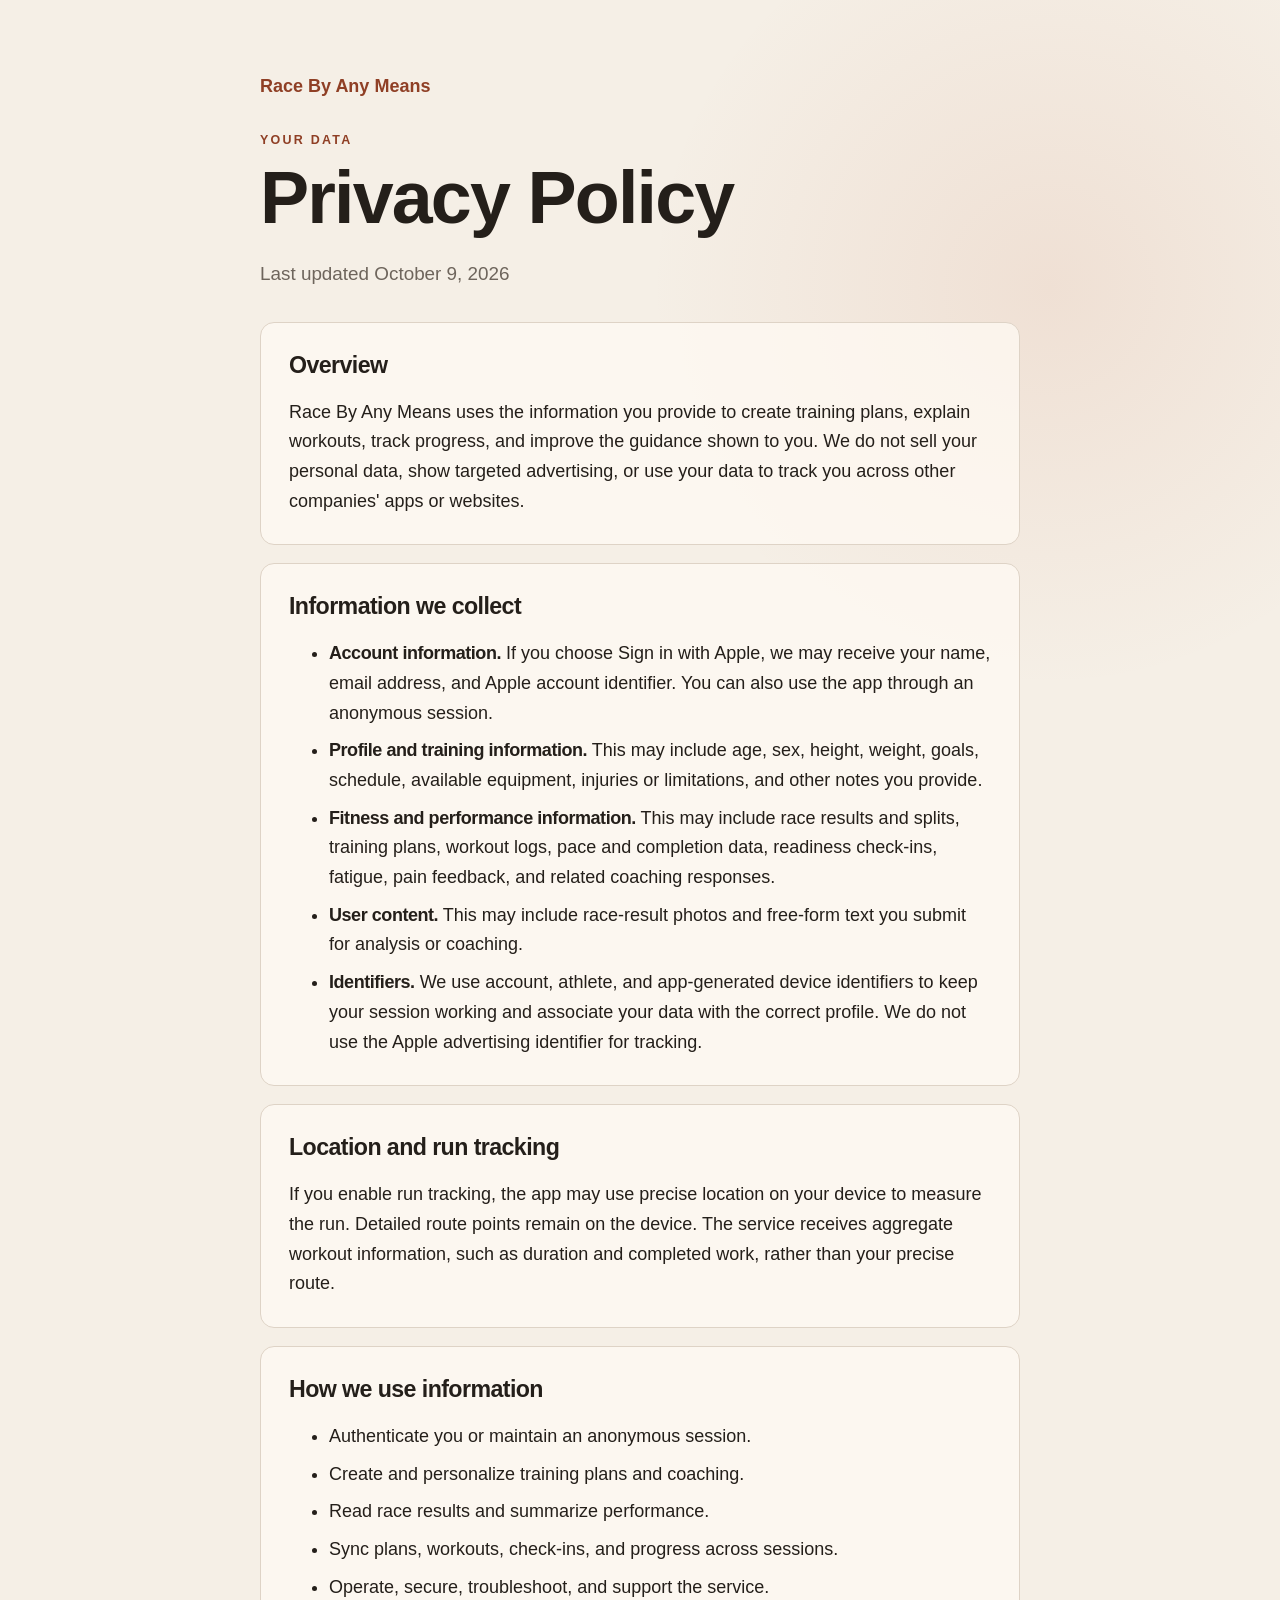
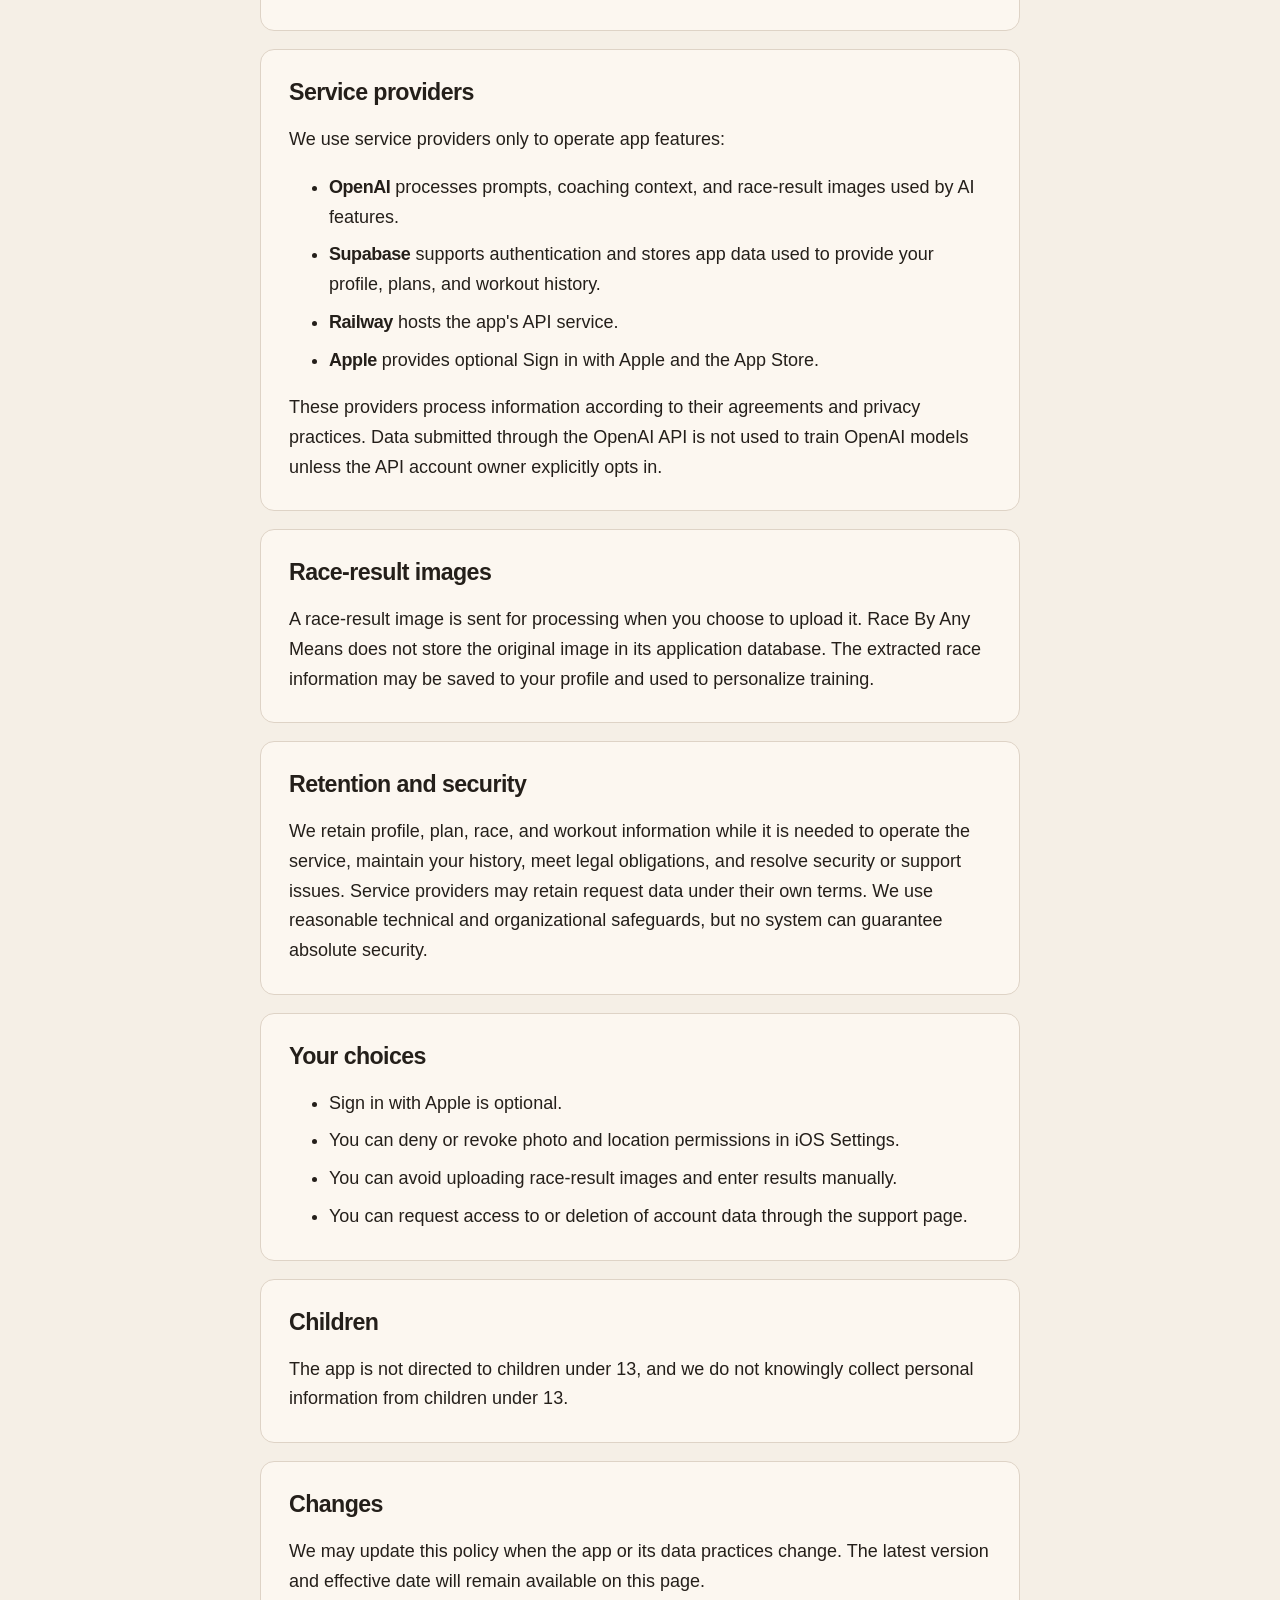
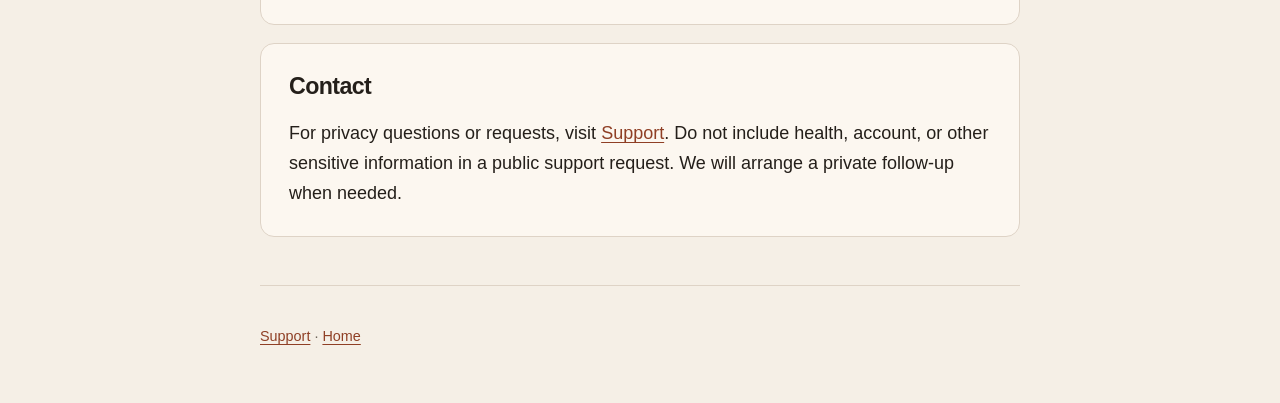
==== privacy/index.html @ 711815d4 "docs: publish app privacy and support pages" ====
<!doctype html>
<html lang="en">
<head>
  <meta charset="utf-8">
  <meta name="viewport" content="width=device-width, initial-scale=1">
  <meta name="description" content="Privacy Policy for Race By Any Means.">
  <title>Privacy Policy | Race By Any Means</title>
  <link rel="stylesheet" href="../styles.css">
</head>
<body>
  <main class="shell document">
    <nav class="back-nav" aria-label="Back to home"><a href="../">Race By Any Means</a></nav>
    <header class="masthead compact">
      <p class="eyebrow">Your data</p>
      <h1>Privacy Policy</h1>
      <p class="lede">Last updated October 9, 2026</p>
    </header>

    <section>
      <h2>Overview</h2>
      <p>Race By Any Means uses the information you provide to create training plans, explain workouts, track progress, and improve the guidance shown to you. We do not sell your personal data, show targeted advertising, or use your data to track you across other companies' apps or websites.</p>
    </section>

    <section>
      <h2>Information we collect</h2>
      <ul>
        <li><strong>Account information.</strong> If you choose Sign in with Apple, we may receive your name, email address, and Apple account identifier. You can also use the app through an anonymous session.</li>
        <li><strong>Profile and training information.</strong> This may include age, sex, height, weight, goals, schedule, available equipment, injuries or limitations, and other notes you provide.</li>
        <li><strong>Fitness and performance information.</strong> This may include race results and splits, training plans, workout logs, pace and completion data, readiness check-ins, fatigue, pain feedback, and related coaching responses.</li>
        <li><strong>User content.</strong> This may include race-result photos and free-form text you submit for analysis or coaching.</li>
        <li><strong>Identifiers.</strong> We use account, athlete, and app-generated device identifiers to keep your session working and associate your data with the correct profile. We do not use the Apple advertising identifier for tracking.</li>
      </ul>
    </section>

    <section>
      <h2>Location and run tracking</h2>
      <p>If you enable run tracking, the app may use precise location on your device to measure the run. Detailed route points remain on the device. The service receives aggregate workout information, such as duration and completed work, rather than your precise route.</p>
    </section>

    <section>
      <h2>How we use information</h2>
      <ul>
        <li>Authenticate you or maintain an anonymous session.</li>
        <li>Create and personalize training plans and coaching.</li>
        <li>Read race results and summarize performance.</li>
        <li>Sync plans, workouts, check-ins, and progress across sessions.</li>
        <li>Operate, secure, troubleshoot, and support the service.</li>
      </ul>
    </section>

    <section>
      <h2>Service providers</h2>
      <p>We use service providers only to operate app features:</p>
      <ul>
        <li><strong>OpenAI</strong> processes prompts, coaching context, and race-result images used by AI features.</li>
        <li><strong>Supabase</strong> supports authentication and stores app data used to provide your profile, plans, and workout history.</li>
        <li><strong>Railway</strong> hosts the app's API service.</li>
        <li><strong>Apple</strong> provides optional Sign in with Apple and the App Store.</li>
      </ul>
      <p>These providers process information according to their agreements and privacy practices. Data submitted through the OpenAI API is not used to train OpenAI models unless the API account owner explicitly opts in.</p>
    </section>

    <section>
      <h2>Race-result images</h2>
      <p>A race-result image is sent for processing when you choose to upload it. Race By Any Means does not store the original image in its application database. The extracted race information may be saved to your profile and used to personalize training.</p>
    </section>

    <section>
      <h2>Retention and security</h2>
      <p>We retain profile, plan, race, and workout information while it is needed to operate the service, maintain your history, meet legal obligations, and resolve security or support issues. Service providers may retain request data under their own terms. We use reasonable technical and organizational safeguards, but no system can guarantee absolute security.</p>
    </section>

    <section>
      <h2>Your choices</h2>
      <ul>
        <li>Sign in with Apple is optional.</li>
        <li>You can deny or revoke photo and location permissions in iOS Settings.</li>
        <li>You can avoid uploading race-result images and enter results manually.</li>
        <li>You can request access to or deletion of account data through the support page.</li>
      </ul>
    </section>

    <section>
      <h2>Children</h2>
      <p>The app is not directed to children under 13, and we do not knowingly collect personal information from children under 13.</p>
    </section>

    <section>
      <h2>Changes</h2>
      <p>We may update this policy when the app or its data practices change. The latest version and effective date will remain available on this page.</p>
    </section>

    <section>
      <h2>Contact</h2>
      <p>For privacy questions or requests, visit <a href="../support/">Support</a>. Do not include health, account, or other sensitive information in a public support request. We will arrange a private follow-up when needed.</p>
    </section>

    <footer>
      <p><a href="../support/">Support</a> · <a href="../">Home</a></p>
    </footer>
  </main>
</body>
</html>
---- styles.css ----
:root {
  color-scheme: light;
  --canvas: #f5efe6;
  --paper: #fffaf3;
  --ink: #241f1a;
  --muted: #6e655c;
  --accent: #bd5b36;
  --accent-dark: #8f3f25;
  --line: #ded3c6;
  --shadow: 0 18px 50px rgb(69 47 33 / 9%);
}

* { box-sizing: border-box; }

html { background: var(--canvas); }

body {
  margin: 0;
  color: var(--ink);
  background:
    radial-gradient(circle at 82% 8%, rgb(189 91 54 / 10%), transparent 25rem),
    var(--canvas);
  font-family: ui-sans-serif, -apple-system, BlinkMacSystemFont, "Segoe UI", sans-serif;
  font-size: 18px;
  line-height: 1.65;
}

a { color: var(--accent-dark); text-underline-offset: 0.18em; }

a:focus-visible,
summary:focus-visible {
  outline: 3px solid var(--accent);
  outline-offset: 4px;
}

.shell {
  width: min(100% - 40px, 920px);
  margin: 0 auto;
  padding: 72px 0 40px;
}

.document { width: min(100% - 40px, 760px); }

.masthead { padding: 48px 0 56px; }
.masthead.compact { padding: 28px 0 32px; }

.eyebrow {
  margin: 0 0 12px;
  color: var(--accent-dark);
  font-size: 0.78rem;
  font-weight: 750;
  letter-spacing: 0.18em;
  text-transform: uppercase;
}

h1, h2, strong {
  letter-spacing: -0.025em;
}

h1 {
  max-width: 760px;
  margin: 0;
  font-size: clamp(2.8rem, 8vw, 5.6rem);
  line-height: 0.98;
}

.compact h1 { font-size: clamp(2.6rem, 7vw, 4.6rem); }

h2 {
  margin: 0 0 12px;
  font-size: 1.45rem;
  line-height: 1.25;
}

.lede {
  max-width: 680px;
  margin: 24px 0 0;
  color: var(--muted);
  font-size: 1.18rem;
}

.card-grid {
  display: grid;
  grid-template-columns: repeat(2, minmax(0, 1fr));
  gap: 20px;
}

.card {
  display: grid;
  gap: 10px;
  min-height: 260px;
  padding: 32px;
  color: inherit;
  text-decoration: none;
  background: var(--paper);
  border: 1px solid var(--line);
  border-radius: 18px;
  box-shadow: var(--shadow);
  transition: transform 160ms ease, border-color 160ms ease;
}

.card:hover { transform: translateY(-3px); border-color: var(--accent); }
.card strong { align-self: end; font-size: 1.7rem; }
.card > span:last-child { color: var(--muted); }

.card-kicker {
  color: var(--accent-dark);
  font-size: 0.78rem;
  font-weight: 750;
  letter-spacing: 0.14em;
  text-transform: uppercase;
}

.back-nav a { font-weight: 700; text-decoration: none; }

section {
  margin: 0 0 18px;
  padding: 28px;
  background: rgb(255 250 243 / 76%);
  border: 1px solid var(--line);
  border-radius: 14px;
}

section p:last-child,
section ul:last-child,
section ol:last-child { margin-bottom: 0; }

li + li { margin-top: 8px; }

.support-callout { border-left: 5px solid var(--accent); }

.button {
  display: inline-block;
  padding: 12px 18px;
  color: white;
  font-weight: 750;
  text-decoration: none;
  background: var(--accent-dark);
  border-radius: 9px;
}

.button:hover { background: #71301e; }

.fine-print { color: var(--muted); font-size: 0.9rem; }

details { padding: 14px 0; border-top: 1px solid var(--line); }
details:first-of-type { border-top: 0; }
summary { cursor: pointer; font-weight: 700; }

footer {
  margin-top: 48px;
  padding-top: 24px;
  color: var(--muted);
  border-top: 1px solid var(--line);
  font-size: 0.9rem;
}

@media (max-width: 680px) {
  body { font-size: 16px; }
  .shell { padding-top: 36px; }
  .masthead { padding: 36px 0; }
  .card-grid { grid-template-columns: 1fr; }
  .card { min-height: 220px; }
  section { padding: 22px; }
}

@media (prefers-reduced-motion: reduce) {
  * { scroll-behavior: auto !important; transition: none !important; }
}
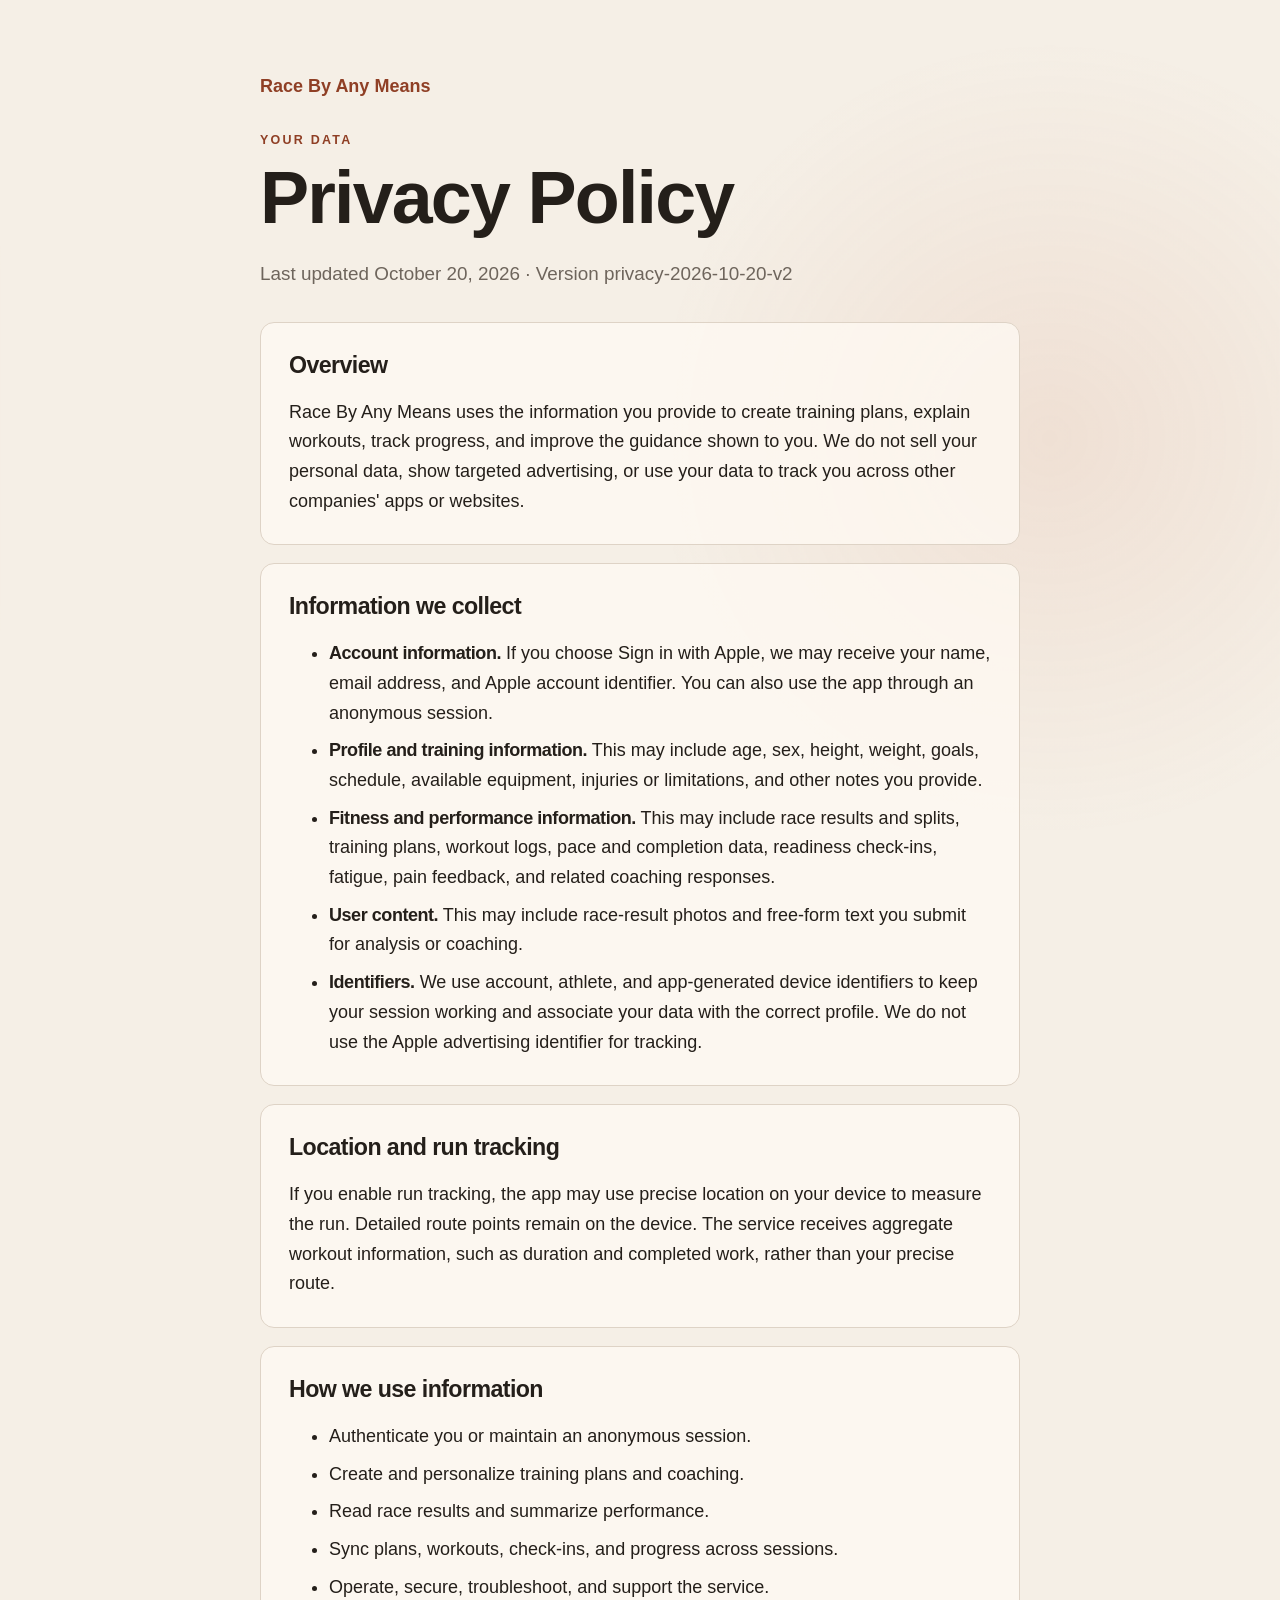
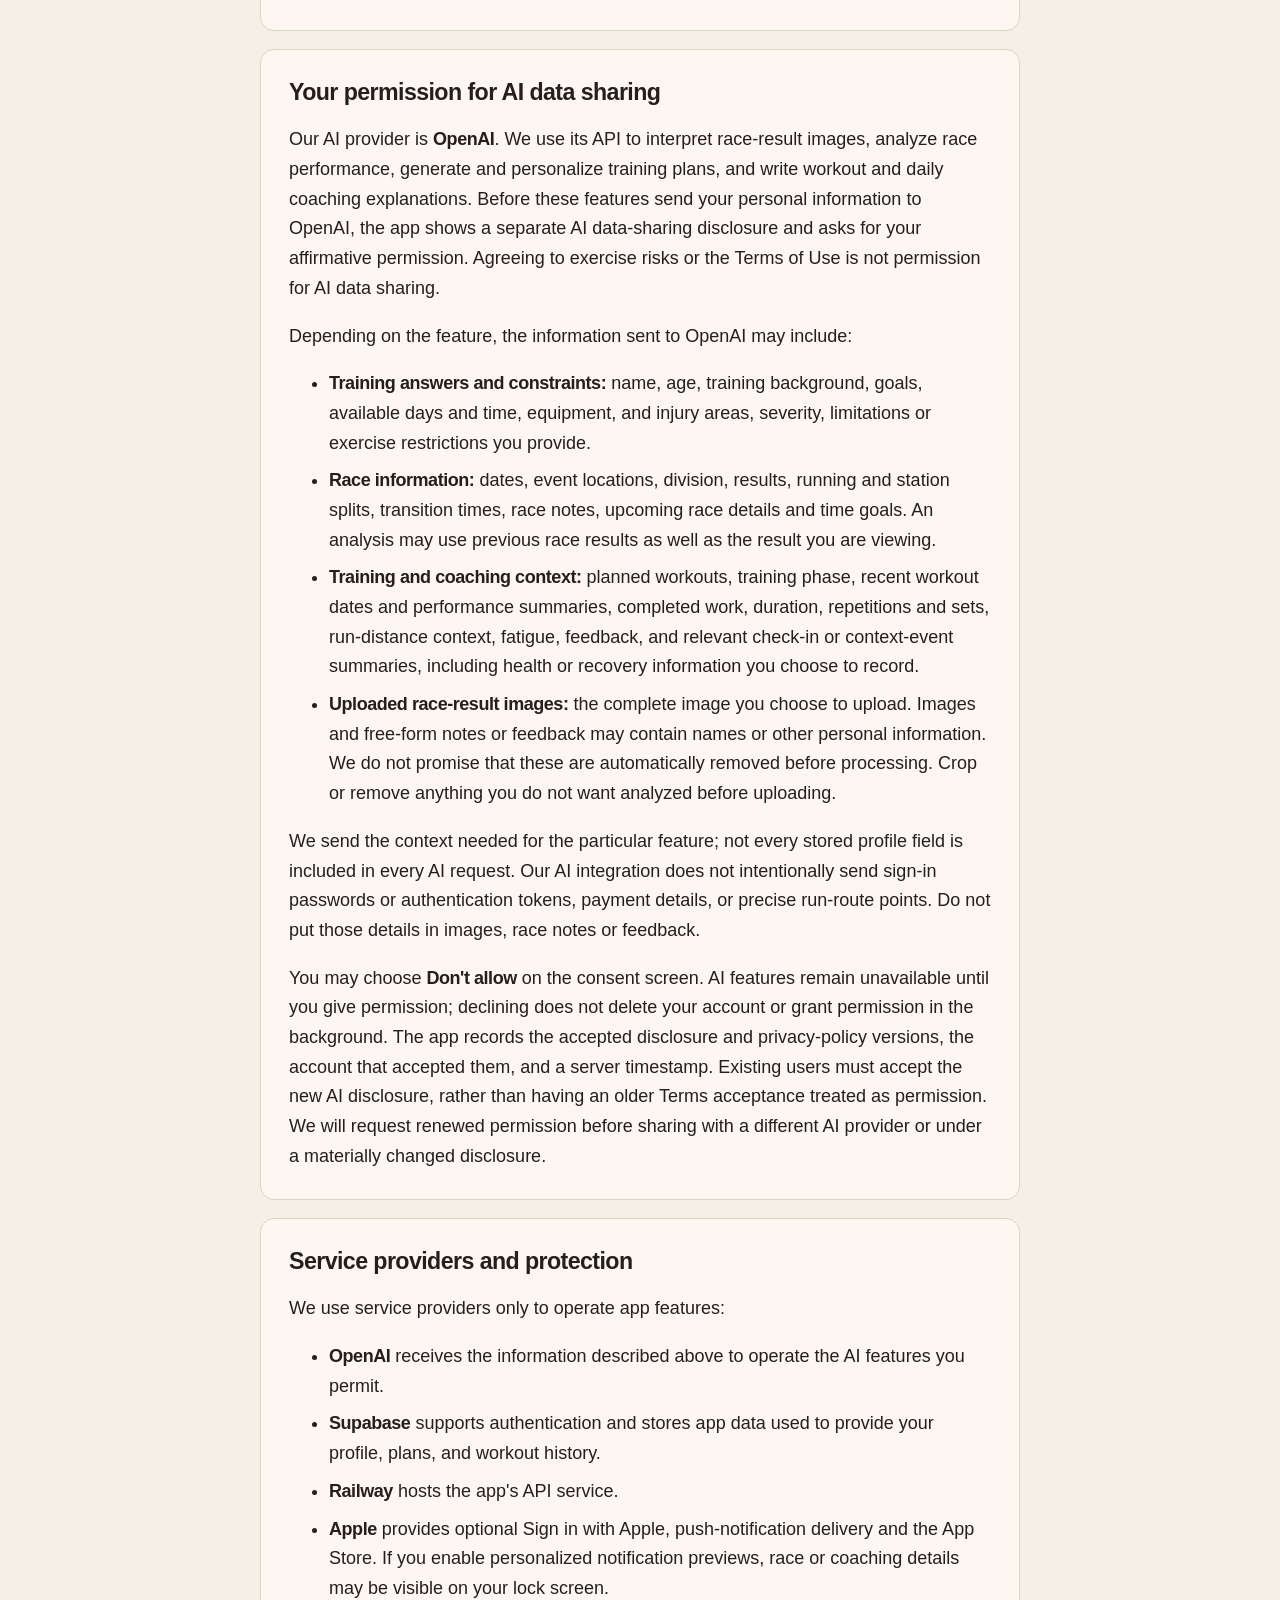
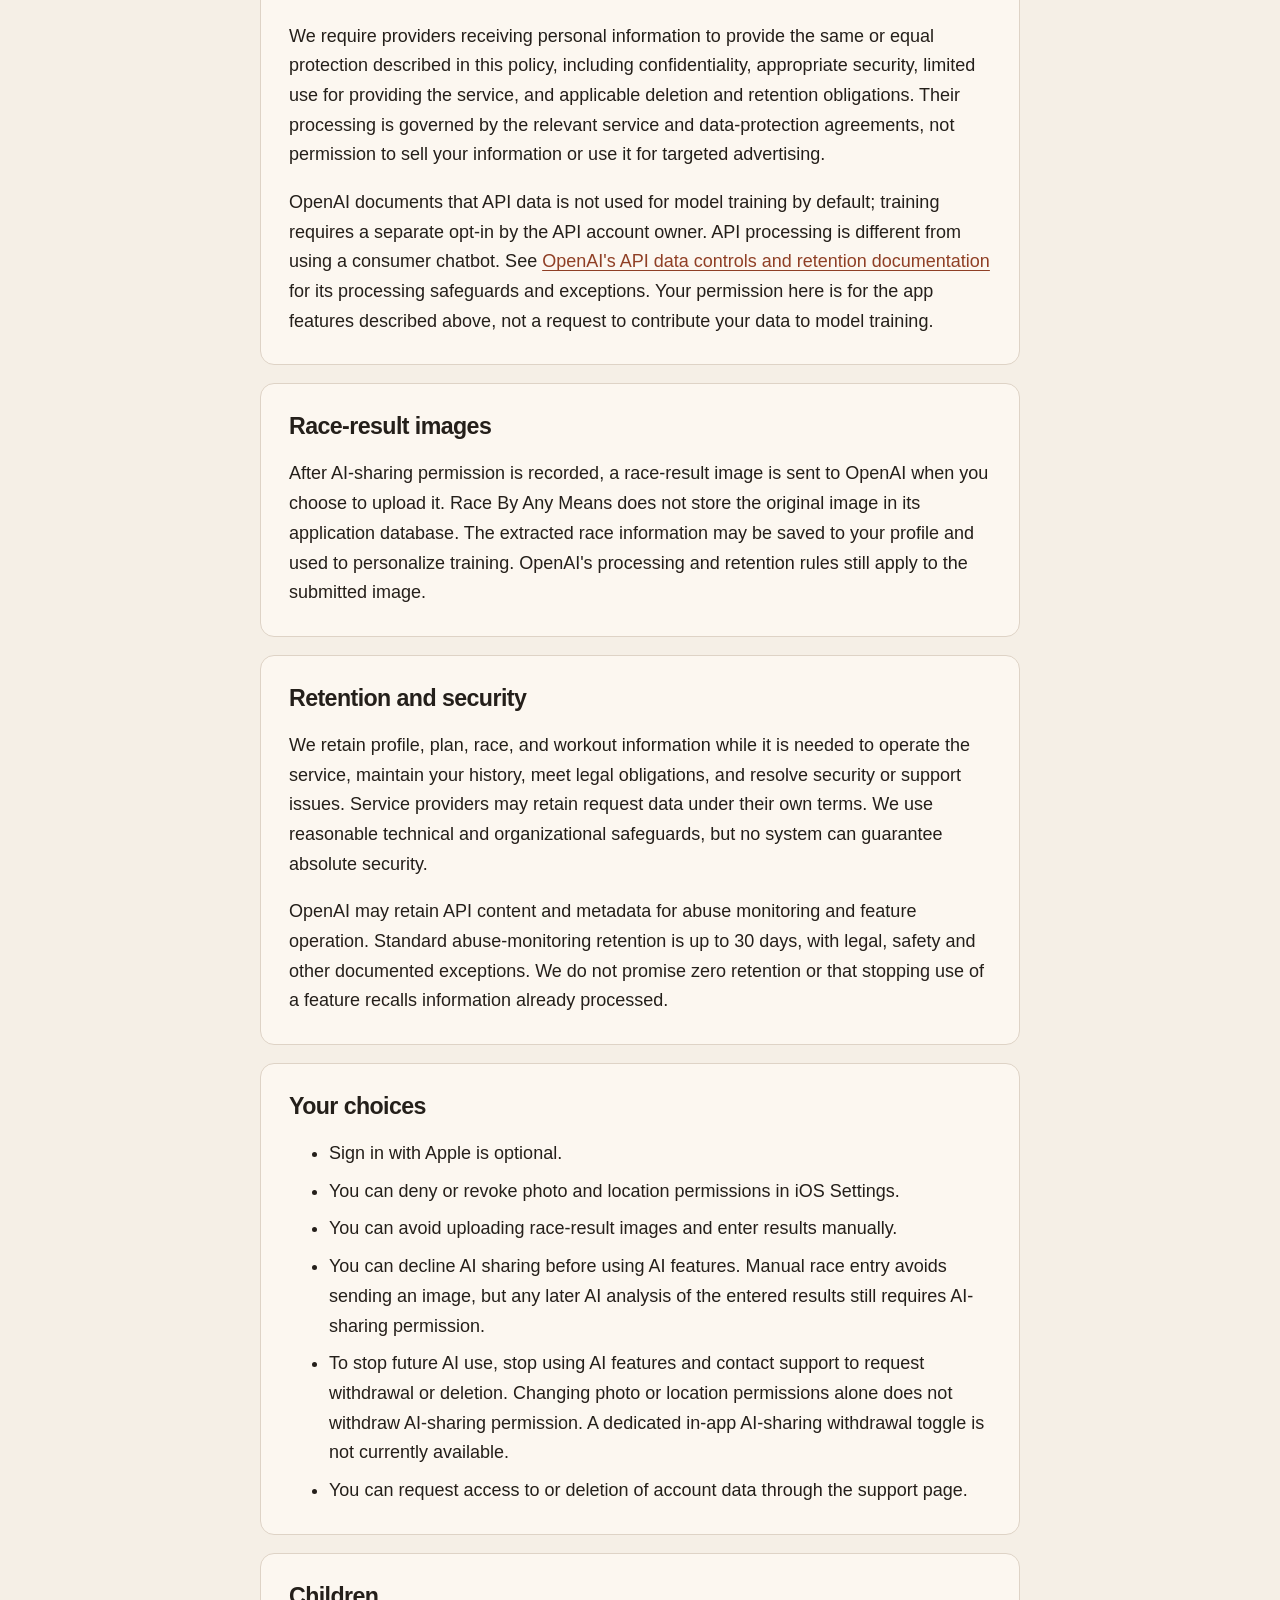
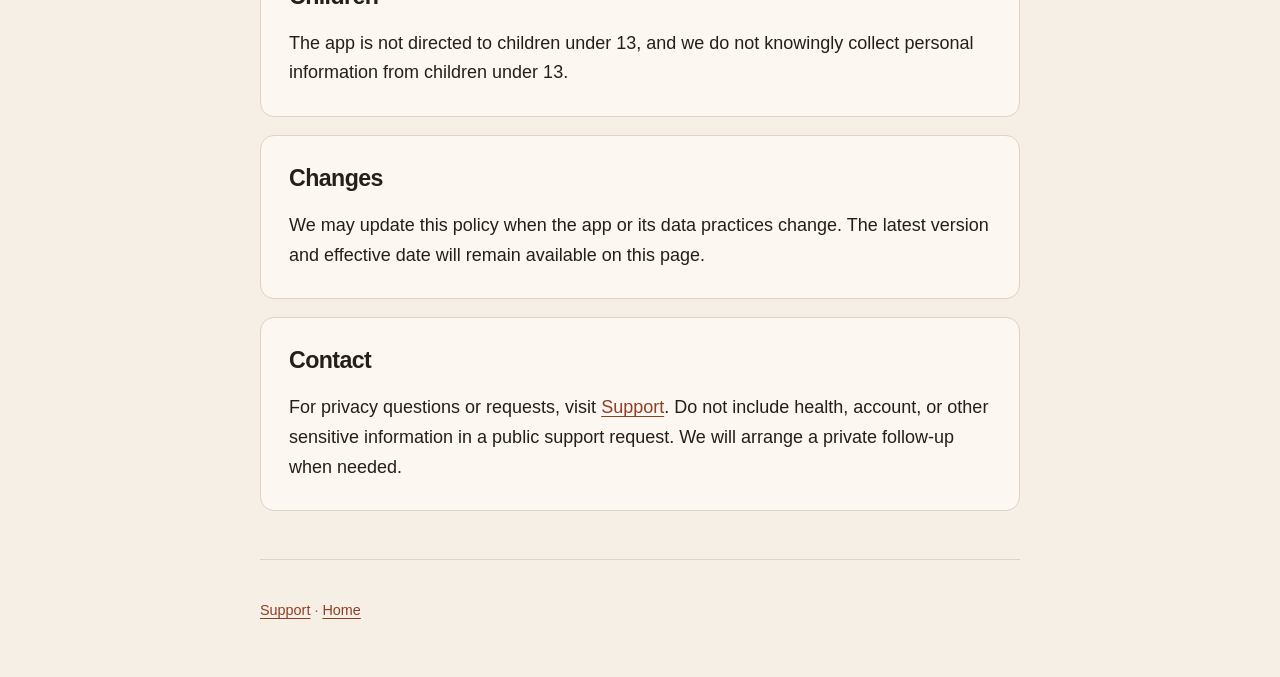
==== commit 2baca70e: "docs: disclose AI data sharing and explicit consent" ====
--- a/privacy/index.html
+++ b/privacy/index.html
@@ -13,7 +13,7 @@
     <header class="masthead compact">
       <p class="eyebrow">Your data</p>
       <h1>Privacy Policy</h1>
-      <p class="lede">Last updated October 9, 2026</p>
+      <p class="lede">Last updated October 20, 2026 · Version privacy-2026-10-20-v2</p>
     </header>
 
     <section>
@@ -48,26 +48,42 @@
       </ul>
     </section>
 
+    <section id="ai-sharing">
+      <h2>Your permission for AI data sharing</h2>
+      <p>Our AI provider is <strong>OpenAI</strong>. We use its API to interpret race-result images, analyze race performance, generate and personalize training plans, and write workout and daily coaching explanations. Before these features send your personal information to OpenAI, the app shows a separate AI data-sharing disclosure and asks for your affirmative permission. Agreeing to exercise risks or the Terms of Use is not permission for AI data sharing.</p>
+      <p>Depending on the feature, the information sent to OpenAI may include:</p>
+      <ul>
+        <li><strong>Training answers and constraints:</strong> name, age, training background, goals, available days and time, equipment, and injury areas, severity, limitations or exercise restrictions you provide.</li>
+        <li><strong>Race information:</strong> dates, event locations, division, results, running and station splits, transition times, race notes, upcoming race details and time goals. An analysis may use previous race results as well as the result you are viewing.</li>
+        <li><strong>Training and coaching context:</strong> planned workouts, training phase, recent workout dates and performance summaries, completed work, duration, repetitions and sets, run-distance context, fatigue, feedback, and relevant check-in or context-event summaries, including health or recovery information you choose to record.</li>
+        <li><strong>Uploaded race-result images:</strong> the complete image you choose to upload. Images and free-form notes or feedback may contain names or other personal information. We do not promise that these are automatically removed before processing. Crop or remove anything you do not want analyzed before uploading.</li>
+      </ul>
+      <p>We send the context needed for the particular feature; not every stored profile field is included in every AI request. Our AI integration does not intentionally send sign-in passwords or authentication tokens, payment details, or precise run-route points. Do not put those details in images, race notes or feedback.</p>
+      <p>You may choose <strong>Don't allow</strong> on the consent screen. AI features remain unavailable until you give permission; declining does not delete your account or grant permission in the background. The app records the accepted disclosure and privacy-policy versions, the account that accepted them, and a server timestamp. Existing users must accept the new AI disclosure, rather than having an older Terms acceptance treated as permission. We will request renewed permission before sharing with a different AI provider or under a materially changed disclosure.</p>
+    </section>
+
     <section>
-      <h2>Service providers</h2>
+      <h2>Service providers and protection</h2>
       <p>We use service providers only to operate app features:</p>
       <ul>
-        <li><strong>OpenAI</strong> processes prompts, coaching context, and race-result images used by AI features.</li>
+        <li><strong>OpenAI</strong> receives the information described above to operate the AI features you permit.</li>
         <li><strong>Supabase</strong> supports authentication and stores app data used to provide your profile, plans, and workout history.</li>
         <li><strong>Railway</strong> hosts the app's API service.</li>
-        <li><strong>Apple</strong> provides optional Sign in with Apple and the App Store.</li>
+        <li><strong>Apple</strong> provides optional Sign in with Apple, push-notification delivery and the App Store. If you enable personalized notification previews, race or coaching details may be visible on your lock screen.</li>
       </ul>
-      <p>These providers process information according to their agreements and privacy practices. Data submitted through the OpenAI API is not used to train OpenAI models unless the API account owner explicitly opts in.</p>
+      <p>We require providers receiving personal information to provide the same or equal protection described in this policy, including confidentiality, appropriate security, limited use for providing the service, and applicable deletion and retention obligations. Their processing is governed by the relevant service and data-protection agreements, not permission to sell your information or use it for targeted advertising.</p>
+      <p>OpenAI documents that API data is not used for model training by default; training requires a separate opt-in by the API account owner. API processing is different from using a consumer chatbot. See <a href="https://developers.openai.com/api/docs/guides/your-data">OpenAI's API data controls and retention documentation</a> for its processing safeguards and exceptions. Your permission here is for the app features described above, not a request to contribute your data to model training.</p>
     </section>
 
     <section>
       <h2>Race-result images</h2>
-      <p>A race-result image is sent for processing when you choose to upload it. Race By Any Means does not store the original image in its application database. The extracted race information may be saved to your profile and used to personalize training.</p>
+      <p>After AI-sharing permission is recorded, a race-result image is sent to OpenAI when you choose to upload it. Race By Any Means does not store the original image in its application database. The extracted race information may be saved to your profile and used to personalize training. OpenAI's processing and retention rules still apply to the submitted image.</p>
     </section>
 
     <section>
       <h2>Retention and security</h2>
       <p>We retain profile, plan, race, and workout information while it is needed to operate the service, maintain your history, meet legal obligations, and resolve security or support issues. Service providers may retain request data under their own terms. We use reasonable technical and organizational safeguards, but no system can guarantee absolute security.</p>
+      <p>OpenAI may retain API content and metadata for abuse monitoring and feature operation. Standard abuse-monitoring retention is up to 30 days, with legal, safety and other documented exceptions. We do not promise zero retention or that stopping use of a feature recalls information already processed.</p>
     </section>
 
     <section>
@@ -76,6 +92,8 @@
         <li>Sign in with Apple is optional.</li>
         <li>You can deny or revoke photo and location permissions in iOS Settings.</li>
         <li>You can avoid uploading race-result images and enter results manually.</li>
+        <li>You can decline AI sharing before using AI features. Manual race entry avoids sending an image, but any later AI analysis of the entered results still requires AI-sharing permission.</li>
+        <li>To stop future AI use, stop using AI features and contact support to request withdrawal or deletion. Changing photo or location permissions alone does not withdraw AI-sharing permission. A dedicated in-app AI-sharing withdrawal toggle is not currently available.</li>
         <li>You can request access to or deletion of account data through the support page.</li>
       </ul>
     </section>
